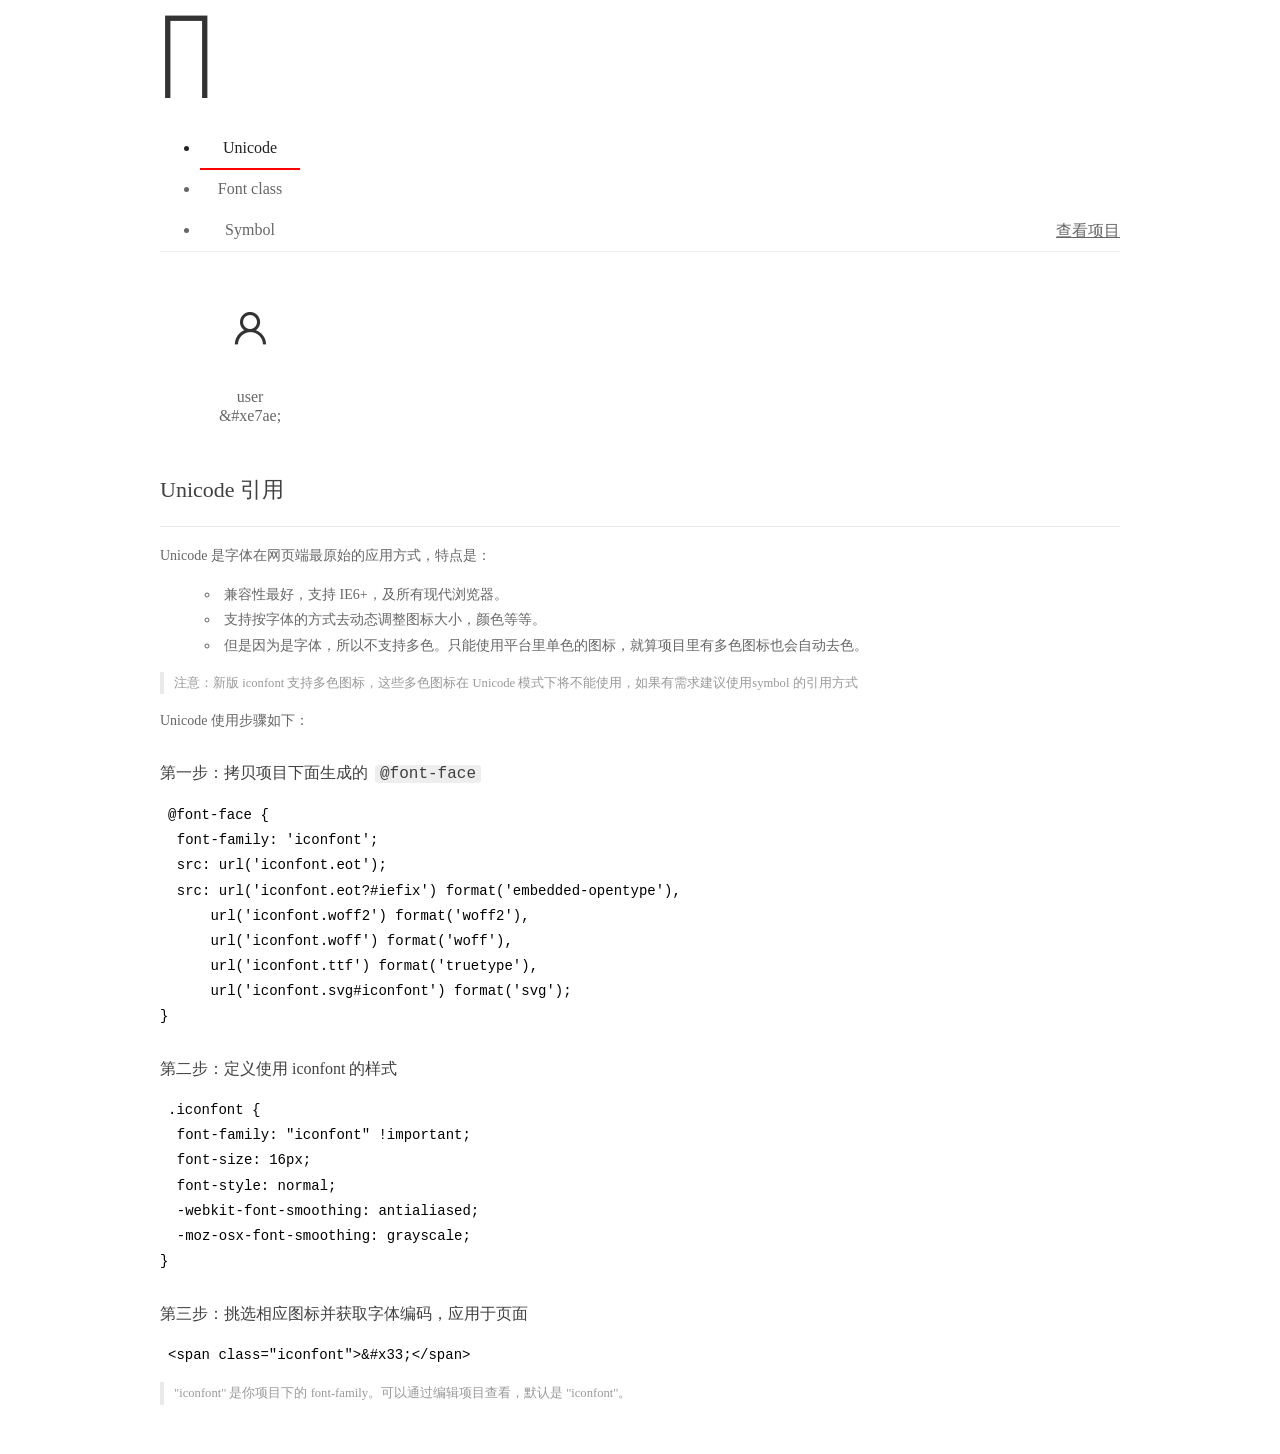
==== src/assets/myicon/demo_index.html @ 263b53a2 "v1.1" ====
<!DOCTYPE html>
<html>
<head>
  <meta charset="utf-8"/>
  <title>IconFont Demo</title>
  <link rel="shortcut icon" href="https://gtms04.alicdn.com/tps/i4/TB1_oz6GVXXXXaFXpXXJDFnIXXX-64-64.ico" type="image/x-icon"/>
  <link rel="stylesheet" href="https://g.alicdn.com/thx/cube/1.3.2/cube.min.css">
  <link rel="stylesheet" href="demo.css">
  <link rel="stylesheet" href="iconfont.css">
  <script src="iconfont.js"></script>
  <!-- jQuery -->
  <script src="https://a1.alicdn.com/oss/uploads/2018/12/26/7bfddb60-08e8-11e9-9b04-53e73bb6408b.js"></script>
  <!-- 代码高亮 -->
  <script src="https://a1.alicdn.com/oss/uploads/2018/12/26/a3f714d0-08e6-11e9-8a15-ebf944d7534c.js"></script>
</head>
<body>
  <div class="main">
    <h1 class="logo"><a href="https://www.iconfont.cn/" title="iconfont 首页" target="_blank">&#xe86b;</a></h1>
    <div class="nav-tabs">
      <ul id="tabs" class="dib-box">
        <li class="dib active"><span>Unicode</span></li>
        <li class="dib"><span>Font class</span></li>
        <li class="dib"><span>Symbol</span></li>
      </ul>
      
      <a href="https://www.iconfont.cn/manage/index?manage_type=myprojects&projectId=1271068" target="_blank" class="nav-more">查看项目</a>
      
    </div>
    <div class="tab-container">
      <div class="content unicode" style="display: block;">
          <ul class="icon_lists dib-box">
          
            <li class="dib">
              <span class="icon iconfont">&#xe7ae;</span>
                <div class="name">user</div>
                <div class="code-name">&amp;#xe7ae;</div>
              </li>
          
          </ul>
          <div class="article markdown">
          <h2 id="unicode-">Unicode 引用</h2>
          <hr>

          <p>Unicode 是字体在网页端最原始的应用方式，特点是：</p>
          <ul>
            <li>兼容性最好，支持 IE6+，及所有现代浏览器。</li>
            <li>支持按字体的方式去动态调整图标大小，颜色等等。</li>
            <li>但是因为是字体，所以不支持多色。只能使用平台里单色的图标，就算项目里有多色图标也会自动去色。</li>
          </ul>
          <blockquote>
            <p>注意：新版 iconfont 支持多色图标，这些多色图标在 Unicode 模式下将不能使用，如果有需求建议使用symbol 的引用方式</p>
          </blockquote>
          <p>Unicode 使用步骤如下：</p>
          <h3 id="-font-face">第一步：拷贝项目下面生成的 <code>@font-face</code></h3>
<pre><code class="language-css"
>@font-face {
  font-family: 'iconfont';
  src: url('iconfont.eot');
  src: url('iconfont.eot?#iefix') format('embedded-opentype'),
      url('iconfont.woff2') format('woff2'),
      url('iconfont.woff') format('woff'),
      url('iconfont.ttf') format('truetype'),
      url('iconfont.svg#iconfont') format('svg');
}
</code></pre>
          <h3 id="-iconfont-">第二步：定义使用 iconfont 的样式</h3>
<pre><code class="language-css"
>.iconfont {
  font-family: "iconfont" !important;
  font-size: 16px;
  font-style: normal;
  -webkit-font-smoothing: antialiased;
  -moz-osx-font-smoothing: grayscale;
}
</code></pre>
          <h3 id="-">第三步：挑选相应图标并获取字体编码，应用于页面</h3>
<pre>
<code class="language-html"
>&lt;span class="iconfont"&gt;&amp;#x33;&lt;/span&gt;
</code></pre>
          <blockquote>
            <p>"iconfont" 是你项目下的 font-family。可以通过编辑项目查看，默认是 "iconfont"。</p>
          </blockquote>
          </div>
      </div>
      <div class="content font-class">
        <ul class="icon_lists dib-box">
          
          <li class="dib">
            <span class="icon iconfont icon-user"></span>
            <div class="name">
              user
            </div>
            <div class="code-name">.icon-user
            </div>
          </li>
          
        </ul>
        <div class="article markdown">
        <h2 id="font-class-">font-class 引用</h2>
        <hr>

        <p>font-class 是 Unicode 使用方式的一种变种，主要是解决 Unicode 书写不直观，语意不明确的问题。</p>
        <p>与 Unicode 使用方式相比，具有如下特点：</p>
        <ul>
          <li>兼容性良好，支持 IE8+，及所有现代浏览器。</li>
          <li>相比于 Unicode 语意明确，书写更直观。可以很容易分辨这个 icon 是什么。</li>
          <li>因为使用 class 来定义图标，所以当要替换图标时，只需要修改 class 里面的 Unicode 引用。</li>
          <li>不过因为本质上还是使用的字体，所以多色图标还是不支持的。</li>
        </ul>
        <p>使用步骤如下：</p>
        <h3 id="-fontclass-">第一步：引入项目下面生成的 fontclass 代码：</h3>
<pre><code class="language-html">&lt;link rel="stylesheet" href="./iconfont.css"&gt;
</code></pre>
        <h3 id="-">第二步：挑选相应图标并获取类名，应用于页面：</h3>
<pre><code class="language-html">&lt;span class="iconfont icon-xxx"&gt;&lt;/span&gt;
</code></pre>
        <blockquote>
          <p>"
            iconfont" 是你项目下的 font-family。可以通过编辑项目查看，默认是 "iconfont"。</p>
        </blockquote>
      </div>
      </div>
      <div class="content symbol">
          <ul class="icon_lists dib-box">
          
            <li class="dib">
                <svg class="icon svg-icon" aria-hidden="true">
                  <use xlink:href="#icon-user"></use>
                </svg>
                <div class="name">user</div>
                <div class="code-name">#icon-user</div>
            </li>
          
          </ul>
          <div class="article markdown">
          <h2 id="symbol-">Symbol 引用</h2>
          <hr>

          <p>这是一种全新的使用方式，应该说这才是未来的主流，也是平台目前推荐的用法。相关介绍可以参考这篇<a href="">文章</a>
            这种用法其实是做了一个 SVG 的集合，与另外两种相比具有如下特点：</p>
          <ul>
            <li>支持多色图标了，不再受单色限制。</li>
            <li>通过一些技巧，支持像字体那样，通过 <code>font-size</code>, <code>color</code> 来调整样式。</li>
            <li>兼容性较差，支持 IE9+，及现代浏览器。</li>
            <li>浏览器渲染 SVG 的性能一般，还不如 png。</li>
          </ul>
          <p>使用步骤如下：</p>
          <h3 id="-symbol-">第一步：引入项目下面生成的 symbol 代码：</h3>
<pre><code class="language-html">&lt;script src="./iconfont.js"&gt;&lt;/script&gt;
</code></pre>
          <h3 id="-css-">第二步：加入通用 CSS 代码（引入一次就行）：</h3>
<pre><code class="language-html">&lt;style&gt;
.icon {
  width: 1em;
  height: 1em;
  vertical-align: -0.15em;
  fill: currentColor;
  overflow: hidden;
}
&lt;/style&gt;
</code></pre>
          <h3 id="-">第三步：挑选相应图标并获取类名，应用于页面：</h3>
<pre><code class="language-html">&lt;svg class="icon" aria-hidden="true"&gt;
  &lt;use xlink:href="#icon-xxx"&gt;&lt;/use&gt;
&lt;/svg&gt;
</code></pre>
          </div>
      </div>

    </div>
  </div>
  <script>
  $(document).ready(function () {
      $('.tab-container .content:first').show()

      $('#tabs li').click(function (e) {
        var tabContent = $('.tab-container .content')
        var index = $(this).index()

        if ($(this).hasClass('active')) {
          return
        } else {
          $('#tabs li').removeClass('active')
          $(this).addClass('active')

          tabContent.hide().eq(index).fadeIn()
        }
      })
    })
  </script>
</body>
</html>
---- src/assets/myicon/demo.css ----
/* Logo 字体 */
@font-face {
  font-family: "iconfont logo";
  src: url('https://at.alicdn.com/t/font_985780_km7mi63cihi.eot?t=1545807318834');
  src: url('https://at.alicdn.com/t/font_985780_km7mi63cihi.eot?t=1545807318834#iefix') format('embedded-opentype'),
    url('https://at.alicdn.com/t/font_985780_km7mi63cihi.woff?t=1545807318834') format('woff'),
    url('https://at.alicdn.com/t/font_985780_km7mi63cihi.ttf?t=1545807318834') format('truetype'),
    url('https://at.alicdn.com/t/font_985780_km7mi63cihi.svg?t=1545807318834#iconfont') format('svg');
}

.logo {
  font-family: "iconfont logo";
  font-size: 160px;
  font-style: normal;
  -webkit-font-smoothing: antialiased;
  -moz-osx-font-smoothing: grayscale;
}

/* tabs */
.nav-tabs {
  position: relative;
}

.nav-tabs .nav-more {
  position: absolute;
  right: 0;
  bottom: 0;
  height: 42px;
  line-height: 42px;
  color: #666;
}

#tabs {
  border-bottom: 1px solid #eee;
}

#tabs li {
  cursor: pointer;
  width: 100px;
  height: 40px;
  line-height: 40px;
  text-align: center;
  font-size: 16px;
  border-bottom: 2px solid transparent;
  position: relative;
  z-index: 1;
  margin-bottom: -1px;
  color: #666;
}


#tabs .active {
  border-bottom-color: #f00;
  color: #222;
}

.tab-container .content {
  display: none;
}

/* 页面布局 */
.main {
  padding: 30px 100px;
  width: 960px;
  margin: 0 auto;
}

.main .logo {
  color: #333;
  text-align: left;
  margin-bottom: 30px;
  line-height: 1;
  height: 110px;
  margin-top: -50px;
  overflow: hidden;
  *zoom: 1;
}

.main .logo a {
  font-size: 160px;
  color: #333;
}

.helps {
  margin-top: 40px;
}

.helps pre {
  padding: 20px;
  margin: 10px 0;
  border: solid 1px #e7e1cd;
  background-color: #fffdef;
  overflow: auto;
}

.icon_lists {
  width: 100% !important;
  overflow: hidden;
  *zoom: 1;
}

.icon_lists li {
  width: 100px;
  margin-bottom: 10px;
  margin-right: 20px;
  text-align: center;
  list-style: none !important;
  cursor: default;
}

.icon_lists li .code-name {
  line-height: 1.2;
}

.icon_lists .icon {
  display: block;
  height: 100px;
  line-height: 100px;
  font-size: 42px;
  margin: 10px auto;
  color: #333;
  -webkit-transition: font-size 0.25s linear, width 0.25s linear;
  -moz-transition: font-size 0.25s linear, width 0.25s linear;
  transition: font-size 0.25s linear, width 0.25s linear;
}

.icon_lists .icon:hover {
  font-size: 100px;
}

.icon_lists .svg-icon {
  /* 通过设置 font-size 来改变图标大小 */
  width: 1em;
  /* 图标和文字相邻时，垂直对齐 */
  vertical-align: -0.15em;
  /* 通过设置 color 来改变 SVG 的颜色/fill */
  fill: currentColor;
  /* path 和 stroke 溢出 viewBox 部分在 IE 下会显示
      normalize.css 中也包含这行 */
  overflow: hidden;
}

.icon_lists li .name,
.icon_lists li .code-name {
  color: #666;
}

/* markdown 样式 */
.markdown {
  color: #666;
  font-size: 14px;
  line-height: 1.8;
}

.highlight {
  line-height: 1.5;
}

.markdown img {
  vertical-align: middle;
  max-width: 100%;
}

.markdown h1 {
  color: #404040;
  font-weight: 500;
  line-height: 40px;
  margin-bottom: 24px;
}

.markdown h2,
.markdown h3,
.markdown h4,
.markdown h5,
.markdown h6 {
  color: #404040;
  margin: 1.6em 0 0.6em 0;
  font-weight: 500;
  clear: both;
}

.markdown h1 {
  font-size: 28px;
}

.markdown h2 {
  font-size: 22px;
}

.markdown h3 {
  font-size: 16px;
}

.markdown h4 {
  font-size: 14px;
}

.markdown h5 {
  font-size: 12px;
}

.markdown h6 {
  font-size: 12px;
}

.markdown hr {
  height: 1px;
  border: 0;
  background: #e9e9e9;
  margin: 16px 0;
  clear: both;
}

.markdown p {
  margin: 1em 0;
}

.markdown>p,
.markdown>blockquote,
.markdown>.highlight,
.markdown>ol,
.markdown>ul {
  width: 80%;
}

.markdown ul>li {
  list-style: circle;
}

.markdown>ul li,
.markdown blockquote ul>li {
  margin-left: 20px;
  padding-left: 4px;
}

.markdown>ul li p,
.markdown>ol li p {
  margin: 0.6em 0;
}

.markdown ol>li {
  list-style: decimal;
}

.markdown>ol li,
.markdown blockquote ol>li {
  margin-left: 20px;
  padding-left: 4px;
}

.markdown code {
  margin: 0 3px;
  padding: 0 5px;
  background: #eee;
  border-radius: 3px;
}

.markdown strong,
.markdown b {
  font-weight: 600;
}

.markdown>table {
  border-collapse: collapse;
  border-spacing: 0px;
  empty-cells: show;
  border: 1px solid #e9e9e9;
  width: 95%;
  margin-bottom: 24px;
}

.markdown>table th {
  white-space: nowrap;
  color: #333;
  font-weight: 600;
}

.markdown>table th,
.markdown>table td {
  border: 1px solid #e9e9e9;
  padding: 8px 16px;
  text-align: left;
}

.markdown>table th {
  background: #F7F7F7;
}

.markdown blockquote {
  font-size: 90%;
  color: #999;
  border-left: 4px solid #e9e9e9;
  padding-left: 0.8em;
  margin: 1em 0;
}

.markdown blockquote p {
  margin: 0;
}

.markdown .anchor {
  opacity: 0;
  transition: opacity 0.3s ease;
  margin-left: 8px;
}

.markdown .waiting {
  color: #ccc;
}

.markdown h1:hover .anchor,
.markdown h2:hover .anchor,
.markdown h3:hover .anchor,
.markdown h4:hover .anchor,
.markdown h5:hover .anchor,
.markdown h6:hover .anchor {
  opacity: 1;
  display: inline-block;
}

.markdown>br,
.markdown>p>br {
  clear: both;
}


.hljs {
  display: block;
  background: white;
  padding: 0.5em;
  color: #333333;
  overflow-x: auto;
}

.hljs-comment,
.hljs-meta {
  color: #969896;
}

.hljs-string,
.hljs-variable,
.hljs-template-variable,
.hljs-strong,
.hljs-emphasis,
.hljs-quote {
  color: #df5000;
}

.hljs-keyword,
.hljs-selector-tag,
.hljs-type {
  color: #a71d5d;
}

.hljs-literal,
.hljs-symbol,
.hljs-bullet,
.hljs-attribute {
  color: #0086b3;
}

.hljs-section,
.hljs-name {
  color: #63a35c;
}

.hljs-tag {
  color: #333333;
}

.hljs-title,
.hljs-attr,
.hljs-selector-id,
.hljs-selector-class,
.hljs-selector-attr,
.hljs-selector-pseudo {
  color: #795da3;
}

.hljs-addition {
  color: #55a532;
  background-color: #eaffea;
}

.hljs-deletion {
  color: #bd2c00;
  background-color: #ffecec;
}

.hljs-link {
  text-decoration: underline;
}

/* 代码高亮 */
/* PrismJS 1.15.0
https://prismjs.com/download.html#themes=prism&languages=markup+css+clike+javascript */
/**
 * prism.js default theme for JavaScript, CSS and HTML
 * Based on dabblet (http://dabblet.com)
 * @author Lea Verou
 */
code[class*="language-"],
pre[class*="language-"] {
  color: black;
  background: none;
  text-shadow: 0 1px white;
  font-family: Consolas, Monaco, 'Andale Mono', 'Ubuntu Mono', monospace;
  text-align: left;
  white-space: pre;
  word-spacing: normal;
  word-break: normal;
  word-wrap: normal;
  line-height: 1.5;

  -moz-tab-size: 4;
  -o-tab-size: 4;
  tab-size: 4;

  -webkit-hyphens: none;
  -moz-hyphens: none;
  -ms-hyphens: none;
  hyphens: none;
}

pre[class*="language-"]::-moz-selection,
pre[class*="language-"] ::-moz-selection,
code[class*="language-"]::-moz-selection,
code[class*="language-"] ::-moz-selection {
  text-shadow: none;
  background: #b3d4fc;
}

pre[class*="language-"]::selection,
pre[class*="language-"] ::selection,
code[class*="language-"]::selection,
code[class*="language-"] ::selection {
  text-shadow: none;
  background: #b3d4fc;
}

@media print {

  code[class*="language-"],
  pre[class*="language-"] {
    text-shadow: none;
  }
}

/* Code blocks */
pre[class*="language-"] {
  padding: 1em;
  margin: .5em 0;
  overflow: auto;
}

:not(pre)>code[class*="language-"],
pre[class*="language-"] {
  background: #f5f2f0;
}

/* Inline code */
:not(pre)>code[class*="language-"] {
  padding: .1em;
  border-radius: .3em;
  white-space: normal;
}

.token.comment,
.token.prolog,
.token.doctype,
.token.cdata {
  color: slategray;
}

.token.punctuation {
  color: #999;
}

.namespace {
  opacity: .7;
}

.token.property,
.token.tag,
.token.boolean,
.token.number,
.token.constant,
.token.symbol,
.token.deleted {
  color: #905;
}

.token.selector,
.token.attr-name,
.token.string,
.token.char,
.token.builtin,
.token.inserted {
  color: #690;
}

.token.operator,
.token.entity,
.token.url,
.language-css .token.string,
.style .token.string {
  color: #9a6e3a;
  background: hsla(0, 0%, 100%, .5);
}

.token.atrule,
.token.attr-value,
.token.keyword {
  color: #07a;
}

.token.function,
.token.class-name {
  color: #DD4A68;
}

.token.regex,
.token.important,
.token.variable {
  color: #e90;
}

.token.important,
.token.bold {
  font-weight: bold;
}

.token.italic {
  font-style: italic;
}

.token.entity {
  cursor: help;
}
---- src/assets/myicon/iconfont.css ----
@font-face {font-family: "iconfont";
  src: url('iconfont.eot?t=1562029929661'); /* IE9 */
  src: url('iconfont.eot?t=1562029929661#iefix') format('embedded-opentype'), /* IE6-IE8 */
  url('[data-uri]') format('woff2'),
  url('iconfont.woff?t=1562029929661') format('woff'),
  url('iconfont.ttf?t=1562029929661') format('truetype'), /* chrome, firefox, opera, Safari, Android, iOS 4.2+ */
  url('iconfont.svg?t=1562029929661#iconfont') format('svg'); /* iOS 4.1- */
}

.iconfont {
  font-family: "iconfont" !important;
  font-size: 16px;
  font-style: normal;
  -webkit-font-smoothing: antialiased;
  -moz-osx-font-smoothing: grayscale;
}

.icon-user:before {
  content: "\e7ae";
}
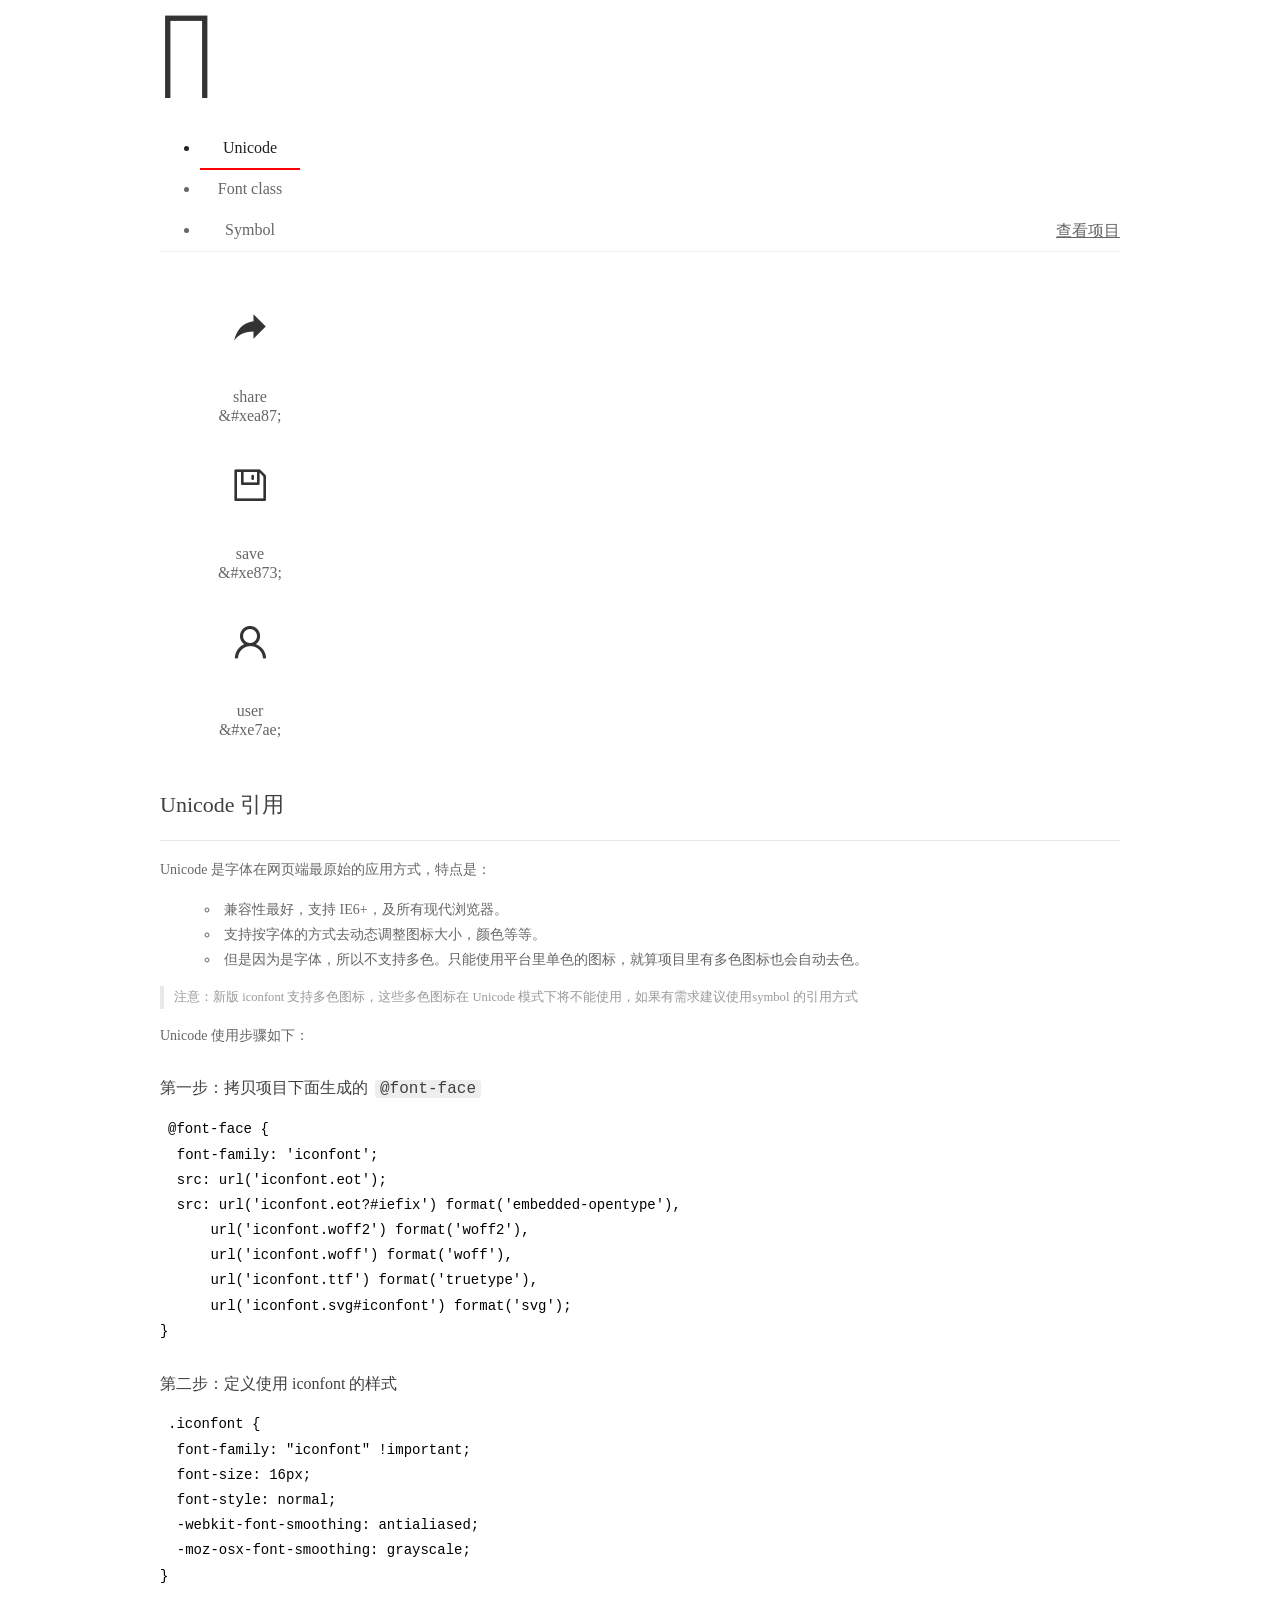
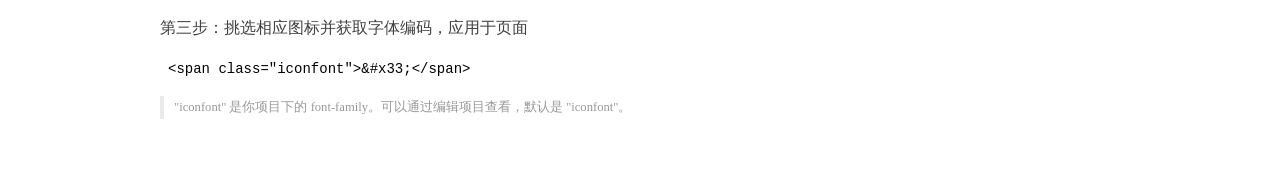
==== commit ed568882: "v1.4 解决时间格式问题 通讯改为长轮询" ====
--- a/src/assets/myicon/demo_index.html
+++ b/src/assets/myicon/demo_index.html
@@ -31,6 +31,18 @@
           <ul class="icon_lists dib-box">
           
             <li class="dib">
+              <span class="icon iconfont">&#xea87;</span>
+                <div class="name">share</div>
+                <div class="code-name">&amp;#xea87;</div>
+              </li>
+          
+            <li class="dib">
+              <span class="icon iconfont">&#xe873;</span>
+                <div class="name">save</div>
+                <div class="code-name">&amp;#xe873;</div>
+              </li>
+          
+            <li class="dib">
               <span class="icon iconfont">&#xe7ae;</span>
                 <div class="name">user</div>
                 <div class="code-name">&amp;#xe7ae;</div>
@@ -87,6 +99,24 @@
         <ul class="icon_lists dib-box">
           
           <li class="dib">
+            <span class="icon iconfont icon-share"></span>
+            <div class="name">
+              share
+            </div>
+            <div class="code-name">.icon-share
+            </div>
+          </li>
+          
+          <li class="dib">
+            <span class="icon iconfont icon-save"></span>
+            <div class="name">
+              save
+            </div>
+            <div class="code-name">.icon-save
+            </div>
+          </li>
+          
+          <li class="dib">
             <span class="icon iconfont icon-user"></span>
             <div class="name">
               user
@@ -126,6 +156,22 @@
           
             <li class="dib">
                 <svg class="icon svg-icon" aria-hidden="true">
+                  <use xlink:href="#icon-share"></use>
+                </svg>
+                <div class="name">share</div>
+                <div class="code-name">#icon-share</div>
+            </li>
+          
+            <li class="dib">
+                <svg class="icon svg-icon" aria-hidden="true">
+                  <use xlink:href="#icon-save"></use>
+                </svg>
+                <div class="name">save</div>
+                <div class="code-name">#icon-save</div>
+            </li>
+          
+            <li class="dib">
+                <svg class="icon svg-icon" aria-hidden="true">
                   <use xlink:href="#icon-user"></use>
                 </svg>
                 <div class="name">user</div>
--- a/src/assets/myicon/iconfont.css
+++ b/src/assets/myicon/iconfont.css
@@ -1,10 +1,10 @@
 @font-face {font-family: "iconfont";
-  src: url('iconfont.eot?t=1562029929661'); /* IE9 */
-  src: url('iconfont.eot?t=1562029929661#iefix') format('embedded-opentype'), /* IE6-IE8 */
-  url('[data-uri]') format('woff2'),
-  url('iconfont.woff?t=1562029929661') format('woff'),
-  url('iconfont.ttf?t=1562029929661') format('truetype'), /* chrome, firefox, opera, Safari, Android, iOS 4.2+ */
-  url('iconfont.svg?t=1562029929661#iconfont') format('svg'); /* iOS 4.1- */
+  src: url('iconfont.eot?t=1562210174342'); /* IE9 */
+  src: url('iconfont.eot?t=1562210174342#iefix') format('embedded-opentype'), /* IE6-IE8 */
+  url('[data-uri]') format('woff2'),
+  url('iconfont.woff?t=1562210174342') format('woff'),
+  url('iconfont.ttf?t=1562210174342') format('truetype'), /* chrome, firefox, opera, Safari, Android, iOS 4.2+ */
+  url('iconfont.svg?t=1562210174342#iconfont') format('svg'); /* iOS 4.1- */
 }
 
 .iconfont {
@@ -15,6 +15,14 @@
   -moz-osx-font-smoothing: grayscale;
 }
 
+.icon-share:before {
+  content: "\ea87";
+}
+
+.icon-save:before {
+  content: "\e873";
+}
+
 .icon-user:before {
   content: "\e7ae";
 }
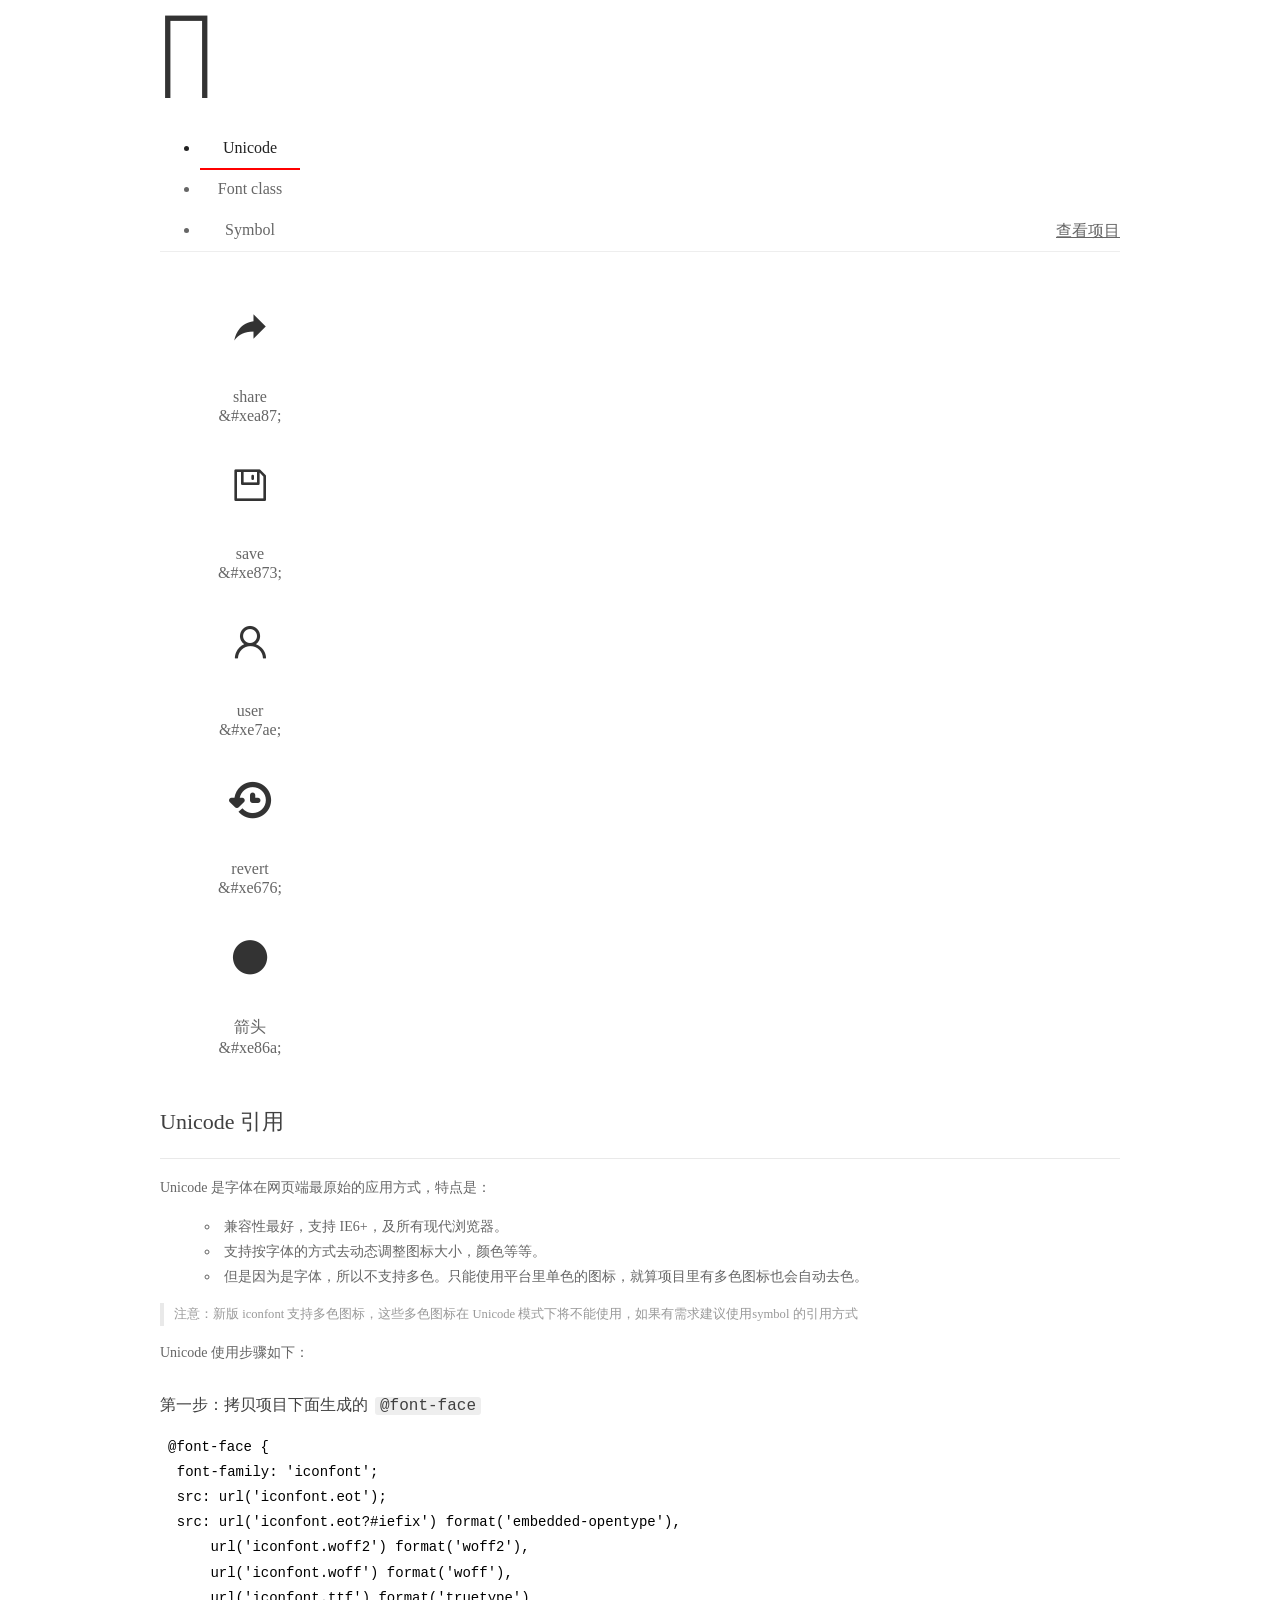
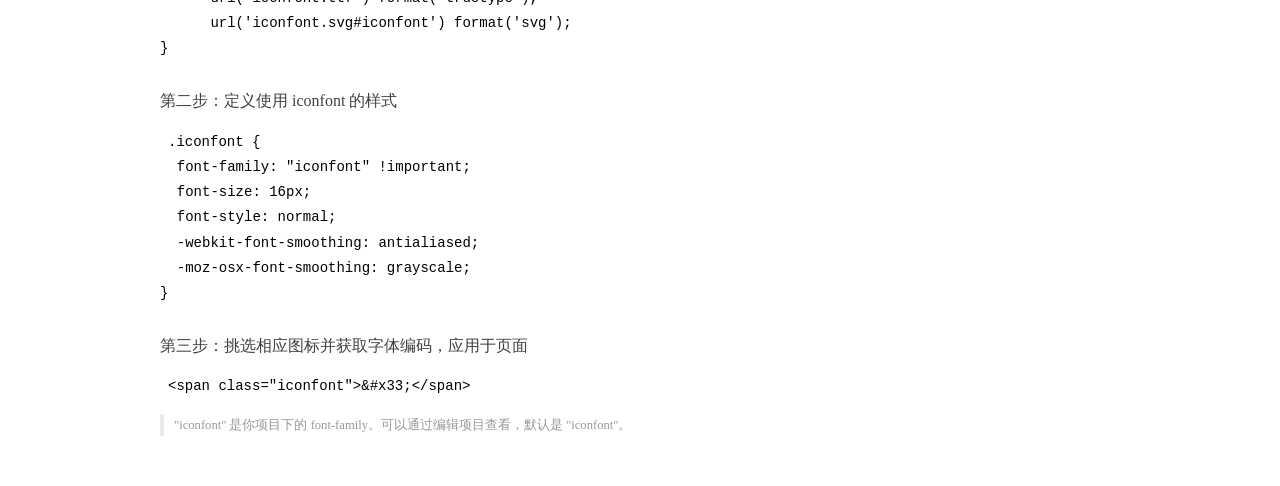
==== commit 9d2153bb: "v1.4 建立了历史记录侧边栏的雏形" ====
--- a/src/assets/myicon/demo_index.html
+++ b/src/assets/myicon/demo_index.html
@@ -48,6 +48,18 @@
                 <div class="code-name">&amp;#xe7ae;</div>
               </li>
           
+            <li class="dib">
+              <span class="icon iconfont">&#xe676;</span>
+                <div class="name">revert</div>
+                <div class="code-name">&amp;#xe676;</div>
+              </li>
+          
+            <li class="dib">
+              <span class="icon iconfont">&#xe86a;</span>
+                <div class="name">箭头</div>
+                <div class="code-name">&amp;#xe86a;</div>
+              </li>
+          
           </ul>
           <div class="article markdown">
           <h2 id="unicode-">Unicode 引用</h2>
@@ -125,6 +137,24 @@
             </div>
           </li>
           
+          <li class="dib">
+            <span class="icon iconfont icon-revert"></span>
+            <div class="name">
+              revert
+            </div>
+            <div class="code-name">.icon-revert
+            </div>
+          </li>
+          
+          <li class="dib">
+            <span class="icon iconfont icon-jiantou"></span>
+            <div class="name">
+              箭头
+            </div>
+            <div class="code-name">.icon-jiantou
+            </div>
+          </li>
+          
         </ul>
         <div class="article markdown">
         <h2 id="font-class-">font-class 引用</h2>
@@ -178,6 +208,22 @@
                 <div class="code-name">#icon-user</div>
             </li>
           
+            <li class="dib">
+                <svg class="icon svg-icon" aria-hidden="true">
+                  <use xlink:href="#icon-revert"></use>
+                </svg>
+                <div class="name">revert</div>
+                <div class="code-name">#icon-revert</div>
+            </li>
+          
+            <li class="dib">
+                <svg class="icon svg-icon" aria-hidden="true">
+                  <use xlink:href="#icon-jiantou"></use>
+                </svg>
+                <div class="name">箭头</div>
+                <div class="code-name">#icon-jiantou</div>
+            </li>
+          
           </ul>
           <div class="article markdown">
           <h2 id="symbol-">Symbol 引用</h2>
--- a/src/assets/myicon/iconfont.css
+++ b/src/assets/myicon/iconfont.css
@@ -1,10 +1,10 @@
 @font-face {font-family: "iconfont";
-  src: url('iconfont.eot?t=1562210174342'); /* IE9 */
-  src: url('iconfont.eot?t=1562210174342#iefix') format('embedded-opentype'), /* IE6-IE8 */
-  url('[data-uri]') format('woff2'),
-  url('iconfont.woff?t=1562210174342') format('woff'),
-  url('iconfont.ttf?t=1562210174342') format('truetype'), /* chrome, firefox, opera, Safari, Android, iOS 4.2+ */
-  url('iconfont.svg?t=1562210174342#iconfont') format('svg'); /* iOS 4.1- */
+  src: url('iconfont.eot?t=1562298226911'); /* IE9 */
+  src: url('iconfont.eot?t=1562298226911#iefix') format('embedded-opentype'), /* IE6-IE8 */
+  url('[data-uri]') format('woff2'),
+  url('iconfont.woff?t=1562298226911') format('woff'),
+  url('iconfont.ttf?t=1562298226911') format('truetype'), /* chrome, firefox, opera, Safari, Android, iOS 4.2+ */
+  url('iconfont.svg?t=1562298226911#iconfont') format('svg'); /* iOS 4.1- */
 }
 
 .iconfont {
@@ -27,3 +27,11 @@
   content: "\e7ae";
 }
 
+.icon-revert:before {
+  content: "\e676";
+}
+
+.icon-jiantou:before {
+  content: "\e86a";
+}
+
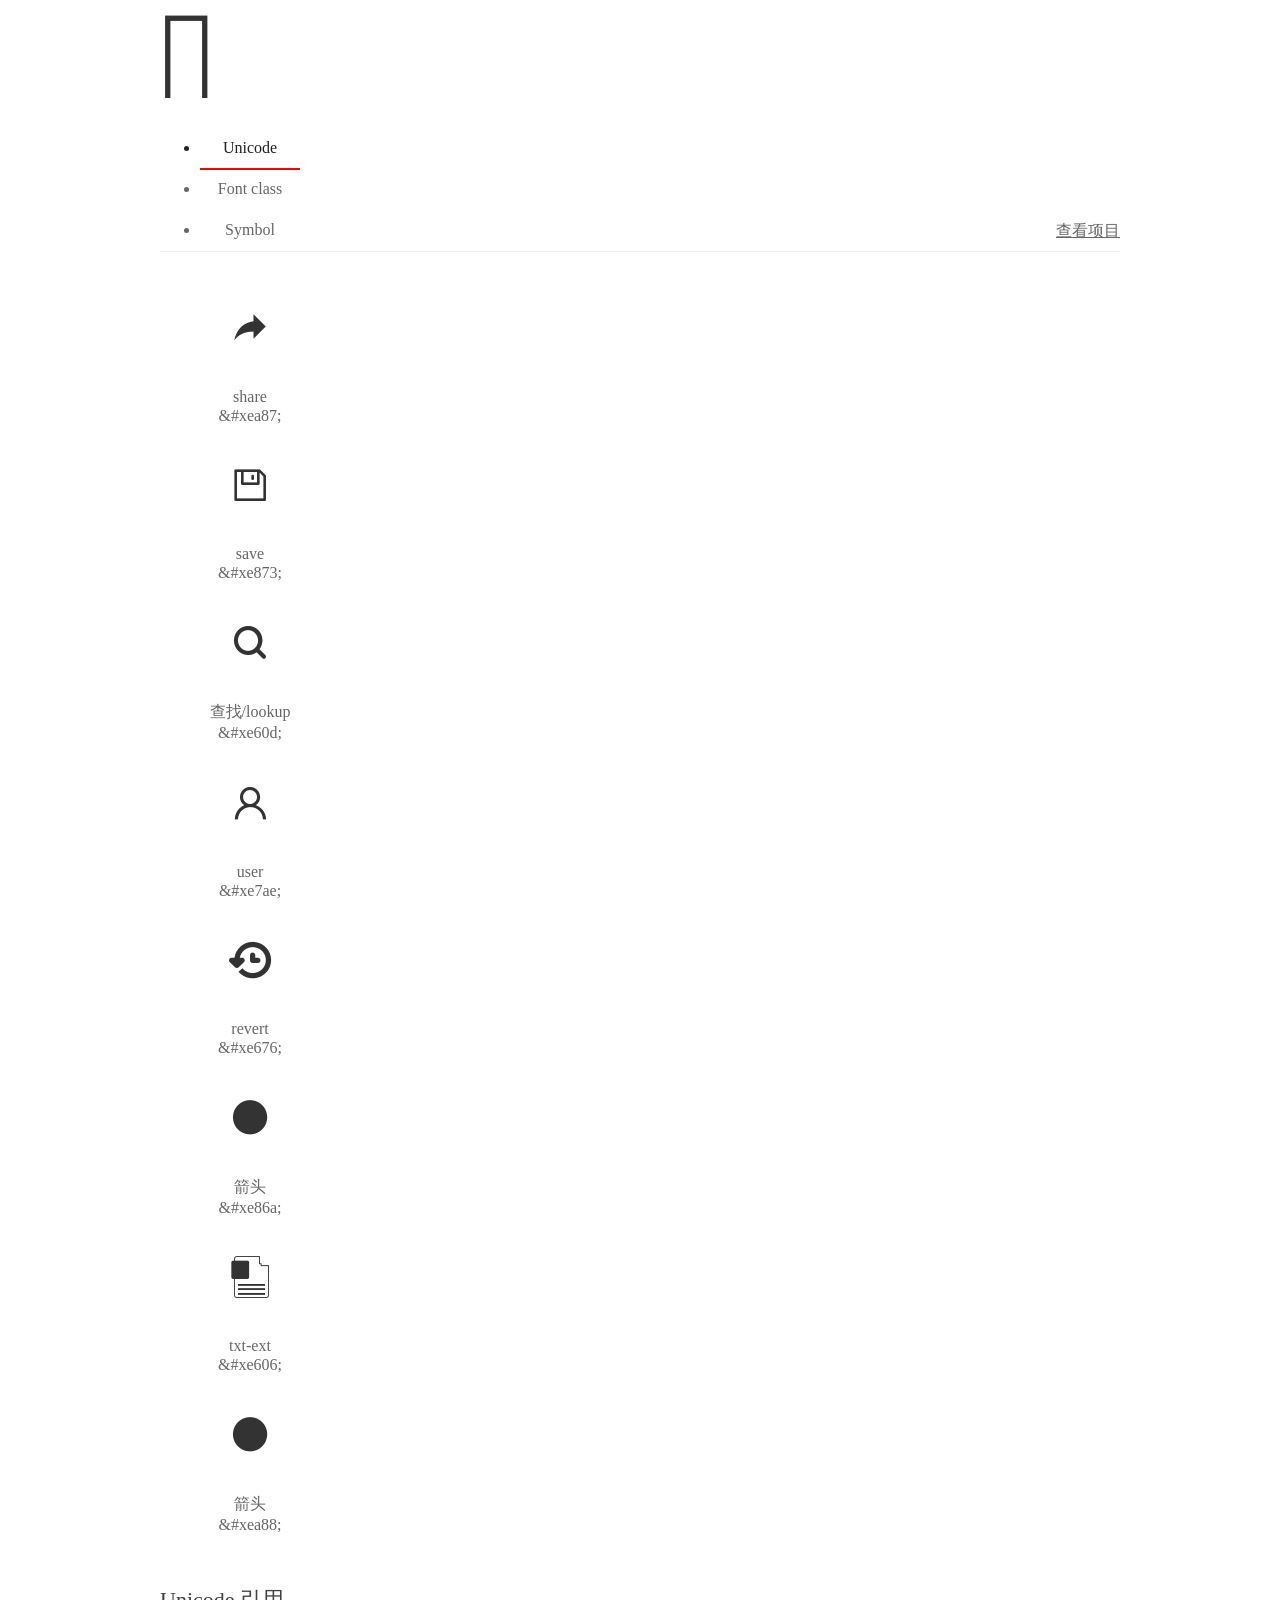
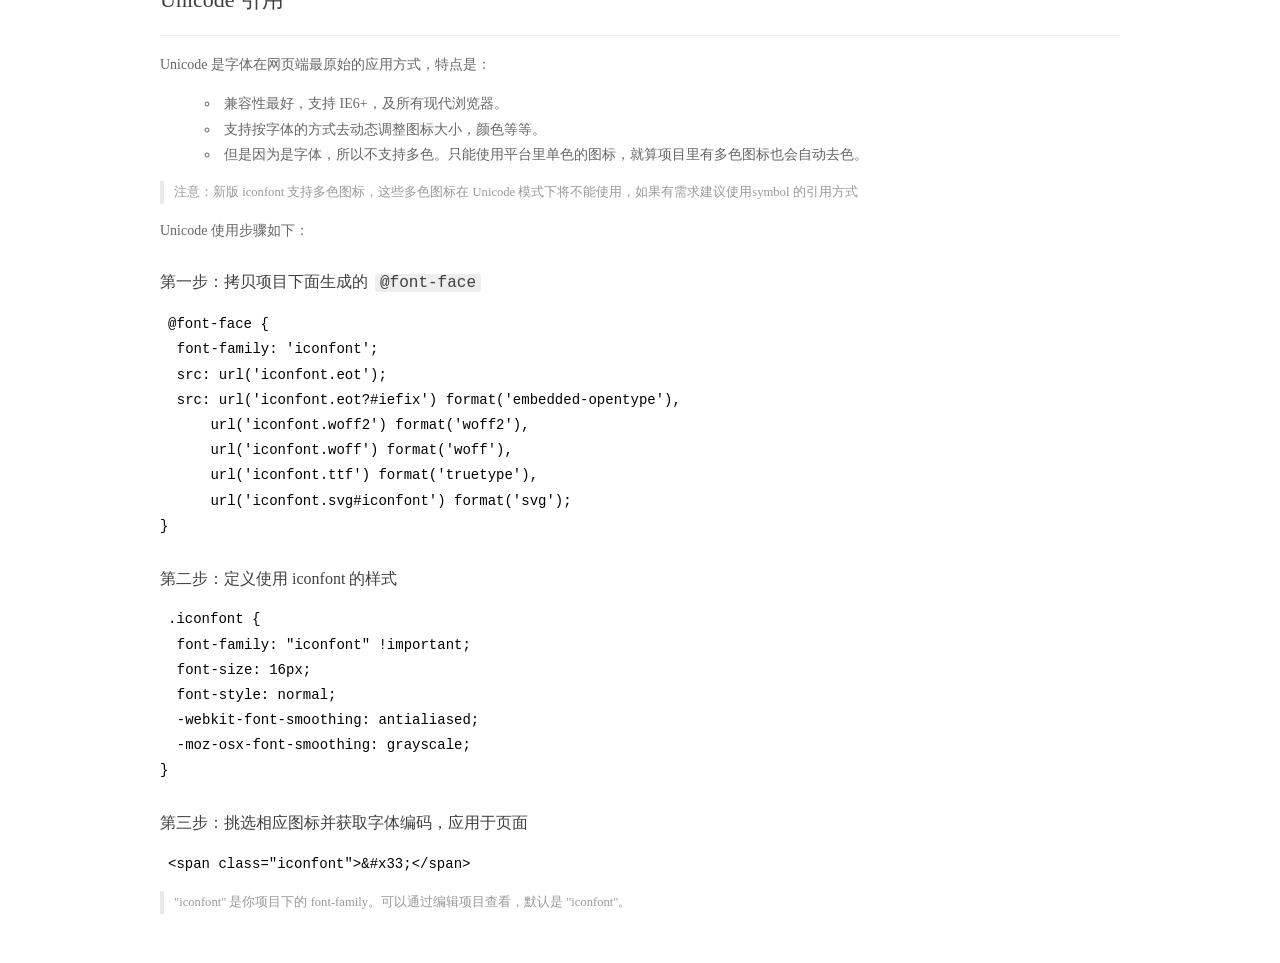
==== commit 6c16fbfe: "add document-history function" ====
--- a/src/assets/myicon/demo_index.html
+++ b/src/assets/myicon/demo_index.html
@@ -43,6 +43,12 @@
               </li>
           
             <li class="dib">
+              <span class="icon iconfont">&#xe60d;</span>
+                <div class="name">查找/lookup</div>
+                <div class="code-name">&amp;#xe60d;</div>
+              </li>
+          
+            <li class="dib">
               <span class="icon iconfont">&#xe7ae;</span>
                 <div class="name">user</div>
                 <div class="code-name">&amp;#xe7ae;</div>
@@ -58,6 +64,18 @@
               <span class="icon iconfont">&#xe86a;</span>
                 <div class="name">箭头</div>
                 <div class="code-name">&amp;#xe86a;</div>
+              </li>
+          
+            <li class="dib">
+              <span class="icon iconfont">&#xe606;</span>
+                <div class="name">txt-ext</div>
+                <div class="code-name">&amp;#xe606;</div>
+              </li>
+          
+            <li class="dib">
+              <span class="icon iconfont">&#xea88;</span>
+                <div class="name">箭头</div>
+                <div class="code-name">&amp;#xea88;</div>
               </li>
           
           </ul>
@@ -129,6 +147,15 @@
           </li>
           
           <li class="dib">
+            <span class="icon iconfont icon-lookup"></span>
+            <div class="name">
+              查找/lookup
+            </div>
+            <div class="code-name">.icon-lookup
+            </div>
+          </li>
+          
+          <li class="dib">
             <span class="icon iconfont icon-user"></span>
             <div class="name">
               user
@@ -147,11 +174,29 @@
           </li>
           
           <li class="dib">
-            <span class="icon iconfont icon-jiantou"></span>
+            <span class="icon iconfont icon-arrow-right"></span>
             <div class="name">
               箭头
             </div>
-            <div class="code-name">.icon-jiantou
+            <div class="code-name">.icon-arrow-right
+            </div>
+          </li>
+          
+          <li class="dib">
+            <span class="icon iconfont icon-txt-ext"></span>
+            <div class="name">
+              txt-ext
+            </div>
+            <div class="code-name">.icon-txt-ext
+            </div>
+          </li>
+          
+          <li class="dib">
+            <span class="icon iconfont icon-arrow-left"></span>
+            <div class="name">
+              箭头
+            </div>
+            <div class="code-name">.icon-arrow-left
             </div>
           </li>
           
@@ -202,6 +247,14 @@
           
             <li class="dib">
                 <svg class="icon svg-icon" aria-hidden="true">
+                  <use xlink:href="#icon-lookup"></use>
+                </svg>
+                <div class="name">查找/lookup</div>
+                <div class="code-name">#icon-lookup</div>
+            </li>
+          
+            <li class="dib">
+                <svg class="icon svg-icon" aria-hidden="true">
                   <use xlink:href="#icon-user"></use>
                 </svg>
                 <div class="name">user</div>
@@ -218,10 +271,26 @@
           
             <li class="dib">
                 <svg class="icon svg-icon" aria-hidden="true">
-                  <use xlink:href="#icon-jiantou"></use>
+                  <use xlink:href="#icon-arrow-right"></use>
                 </svg>
                 <div class="name">箭头</div>
-                <div class="code-name">#icon-jiantou</div>
+                <div class="code-name">#icon-arrow-right</div>
+            </li>
+          
+            <li class="dib">
+                <svg class="icon svg-icon" aria-hidden="true">
+                  <use xlink:href="#icon-txt-ext"></use>
+                </svg>
+                <div class="name">txt-ext</div>
+                <div class="code-name">#icon-txt-ext</div>
+            </li>
+          
+            <li class="dib">
+                <svg class="icon svg-icon" aria-hidden="true">
+                  <use xlink:href="#icon-arrow-left"></use>
+                </svg>
+                <div class="name">箭头</div>
+                <div class="code-name">#icon-arrow-left</div>
             </li>
           
           </ul>
--- a/src/assets/myicon/iconfont.css
+++ b/src/assets/myicon/iconfont.css
@@ -1,10 +1,10 @@
 @font-face {font-family: "iconfont";
-  src: url('iconfont.eot?t=1562298226911'); /* IE9 */
-  src: url('iconfont.eot?t=1562298226911#iefix') format('embedded-opentype'), /* IE6-IE8 */
-  url('[data-uri]') format('woff2'),
-  url('iconfont.woff?t=1562298226911') format('woff'),
-  url('iconfont.ttf?t=1562298226911') format('truetype'), /* chrome, firefox, opera, Safari, Android, iOS 4.2+ */
-  url('iconfont.svg?t=1562298226911#iconfont') format('svg'); /* iOS 4.1- */
+  src: url('iconfont.eot?t=1562400249905'); /* IE9 */
+  src: url('iconfont.eot?t=1562400249905#iefix') format('embedded-opentype'), /* IE6-IE8 */
+  url('[data-uri]') format('woff2'),
+  url('iconfont.woff?t=1562400249905') format('woff'),
+  url('iconfont.ttf?t=1562400249905') format('truetype'), /* chrome, firefox, opera, Safari, Android, iOS 4.2+ */
+  url('iconfont.svg?t=1562400249905#iconfont') format('svg'); /* iOS 4.1- */
 }
 
 .iconfont {
@@ -23,6 +23,10 @@
   content: "\e873";
 }
 
+.icon-lookup:before {
+  content: "\e60d";
+}
+
 .icon-user:before {
   content: "\e7ae";
 }
@@ -31,7 +35,15 @@
   content: "\e676";
 }
 
-.icon-jiantou:before {
+.icon-arrow-right:before {
   content: "\e86a";
 }
 
+.icon-txt-ext:before {
+  content: "\e606";
+}
+
+.icon-arrow-left:before {
+  content: "\ea88";
+}
+
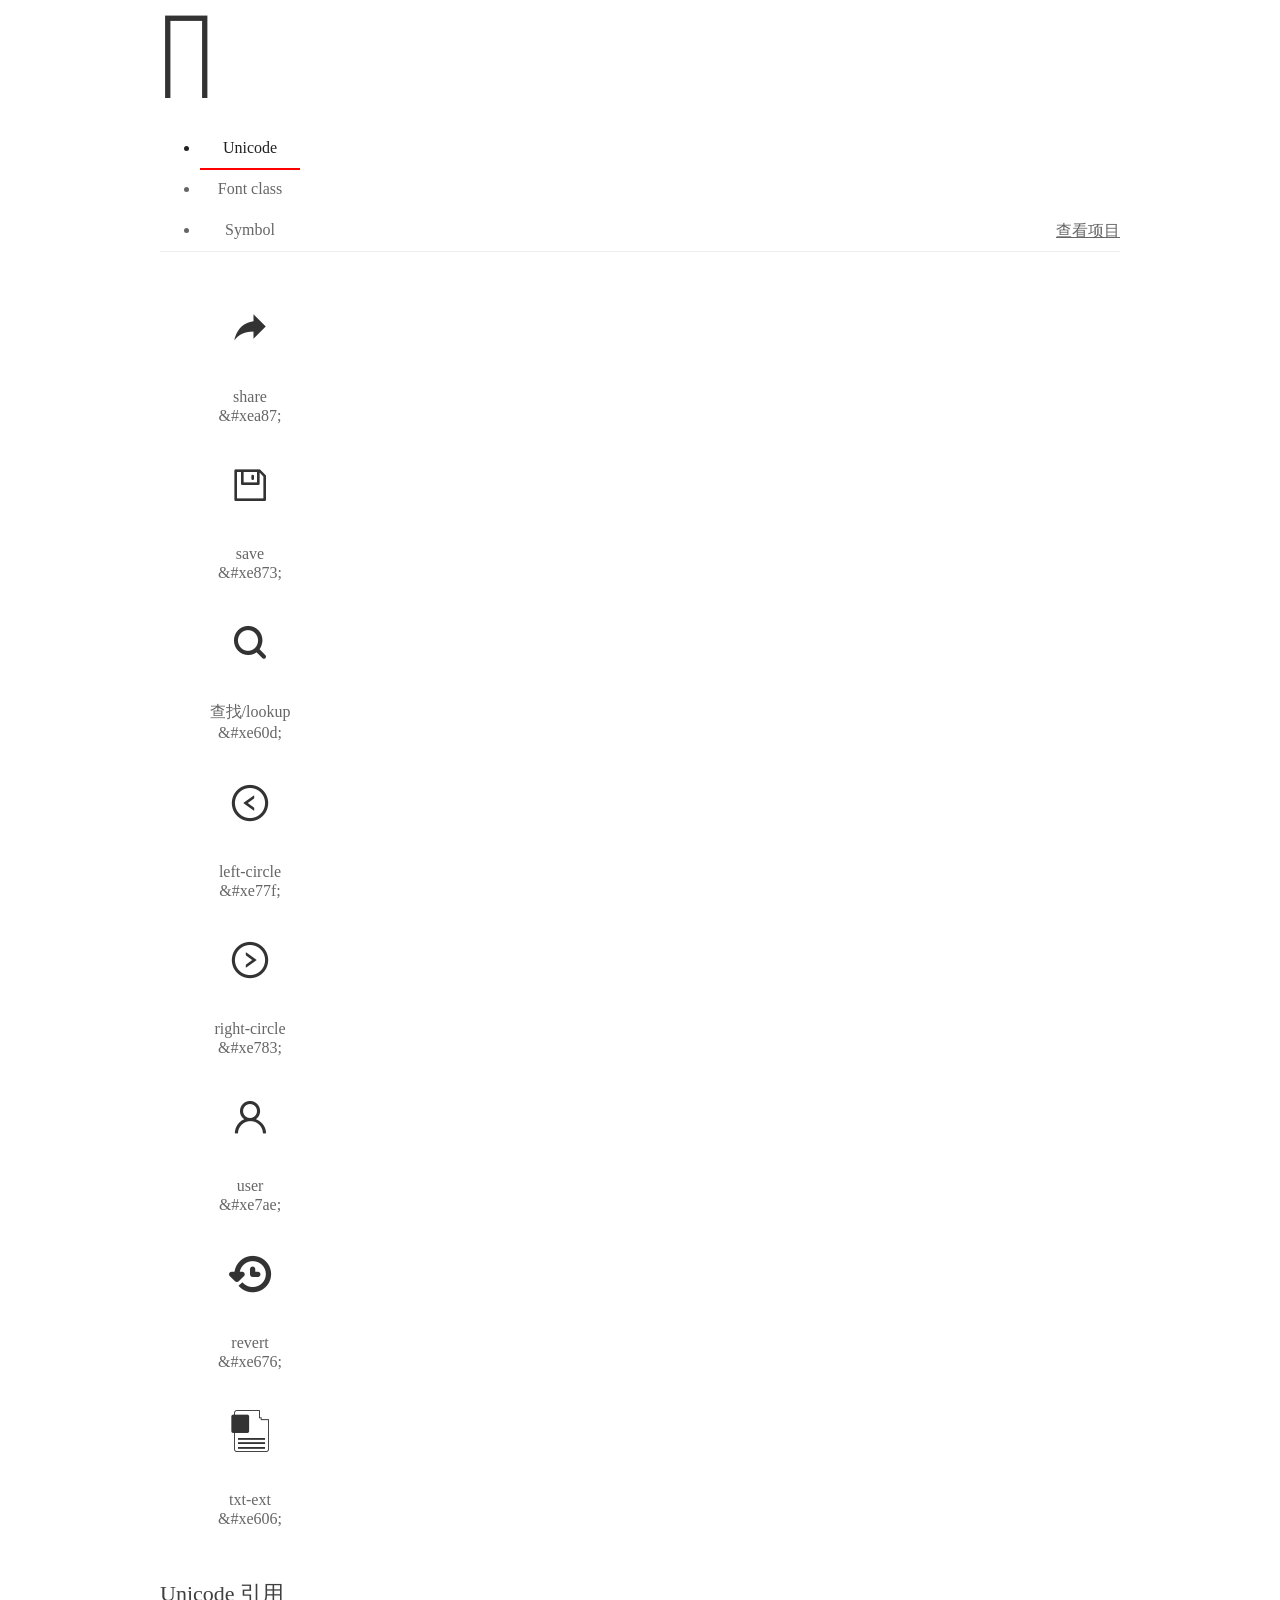
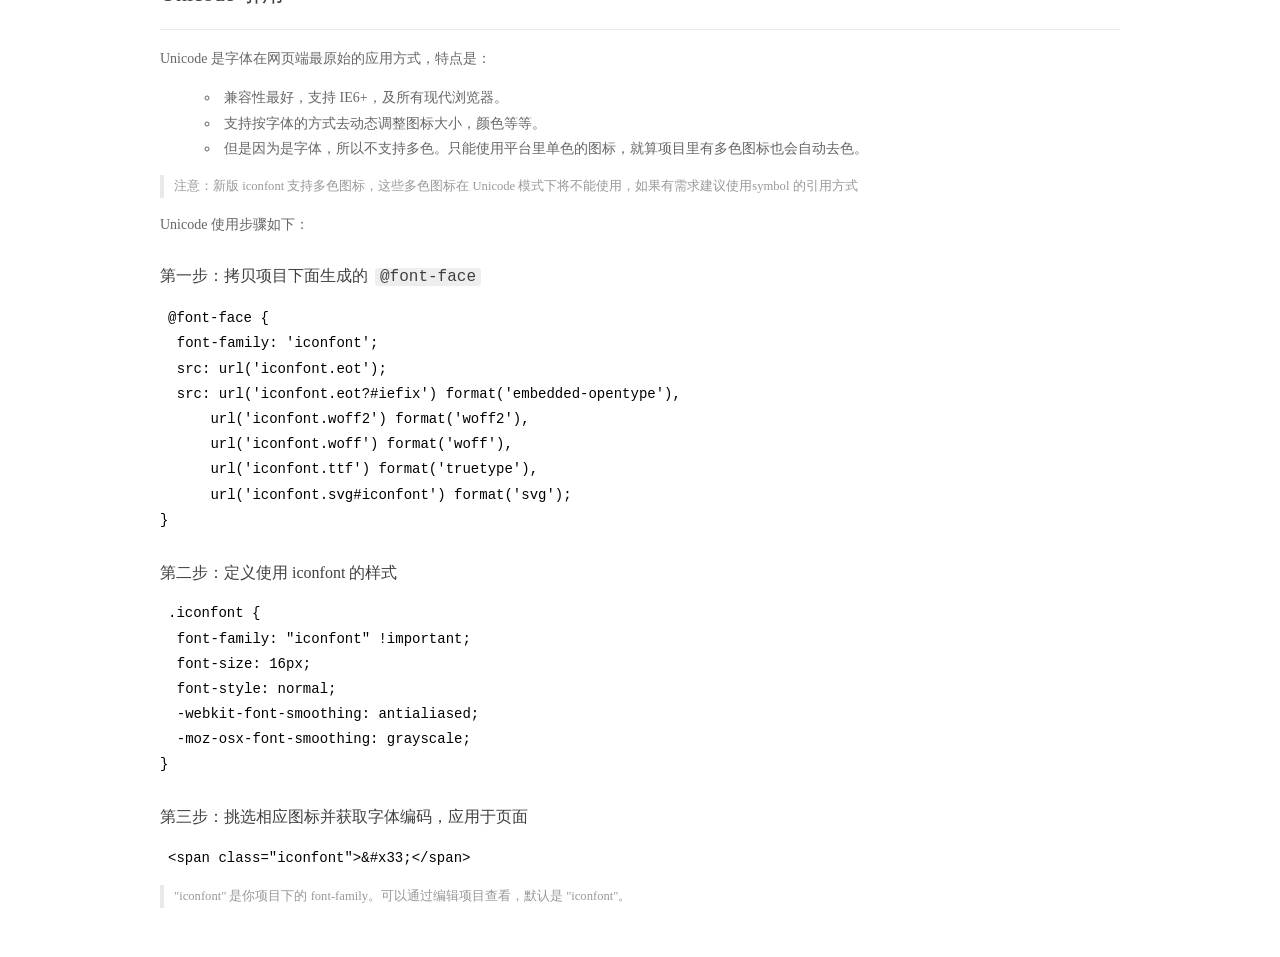
==== commit 9cff4075: "替换两个图标 使用路由懒加载 给接收邀请页面加了背景" ====
--- a/src/assets/myicon/demo_index.html
+++ b/src/assets/myicon/demo_index.html
@@ -49,6 +49,18 @@
               </li>
           
             <li class="dib">
+              <span class="icon iconfont">&#xe77f;</span>
+                <div class="name">left-circle</div>
+                <div class="code-name">&amp;#xe77f;</div>
+              </li>
+          
+            <li class="dib">
+              <span class="icon iconfont">&#xe783;</span>
+                <div class="name">right-circle</div>
+                <div class="code-name">&amp;#xe783;</div>
+              </li>
+          
+            <li class="dib">
               <span class="icon iconfont">&#xe7ae;</span>
                 <div class="name">user</div>
                 <div class="code-name">&amp;#xe7ae;</div>
@@ -61,21 +73,9 @@
               </li>
           
             <li class="dib">
-              <span class="icon iconfont">&#xe86a;</span>
-                <div class="name">箭头</div>
-                <div class="code-name">&amp;#xe86a;</div>
-              </li>
-          
-            <li class="dib">
               <span class="icon iconfont">&#xe606;</span>
                 <div class="name">txt-ext</div>
                 <div class="code-name">&amp;#xe606;</div>
-              </li>
-          
-            <li class="dib">
-              <span class="icon iconfont">&#xea88;</span>
-                <div class="name">箭头</div>
-                <div class="code-name">&amp;#xea88;</div>
               </li>
           
           </ul>
@@ -156,6 +156,24 @@
           </li>
           
           <li class="dib">
+            <span class="icon iconfont icon-left-circle"></span>
+            <div class="name">
+              left-circle
+            </div>
+            <div class="code-name">.icon-left-circle
+            </div>
+          </li>
+          
+          <li class="dib">
+            <span class="icon iconfont icon-right-circle"></span>
+            <div class="name">
+              right-circle
+            </div>
+            <div class="code-name">.icon-right-circle
+            </div>
+          </li>
+          
+          <li class="dib">
             <span class="icon iconfont icon-user"></span>
             <div class="name">
               user
@@ -174,29 +192,11 @@
           </li>
           
           <li class="dib">
-            <span class="icon iconfont icon-arrow-right"></span>
-            <div class="name">
-              箭头
-            </div>
-            <div class="code-name">.icon-arrow-right
-            </div>
-          </li>
-          
-          <li class="dib">
             <span class="icon iconfont icon-txt-ext"></span>
             <div class="name">
               txt-ext
             </div>
             <div class="code-name">.icon-txt-ext
-            </div>
-          </li>
-          
-          <li class="dib">
-            <span class="icon iconfont icon-arrow-left"></span>
-            <div class="name">
-              箭头
-            </div>
-            <div class="code-name">.icon-arrow-left
             </div>
           </li>
           
@@ -255,6 +255,22 @@
           
             <li class="dib">
                 <svg class="icon svg-icon" aria-hidden="true">
+                  <use xlink:href="#icon-left-circle"></use>
+                </svg>
+                <div class="name">left-circle</div>
+                <div class="code-name">#icon-left-circle</div>
+            </li>
+          
+            <li class="dib">
+                <svg class="icon svg-icon" aria-hidden="true">
+                  <use xlink:href="#icon-right-circle"></use>
+                </svg>
+                <div class="name">right-circle</div>
+                <div class="code-name">#icon-right-circle</div>
+            </li>
+          
+            <li class="dib">
+                <svg class="icon svg-icon" aria-hidden="true">
                   <use xlink:href="#icon-user"></use>
                 </svg>
                 <div class="name">user</div>
@@ -271,26 +287,10 @@
           
             <li class="dib">
                 <svg class="icon svg-icon" aria-hidden="true">
-                  <use xlink:href="#icon-arrow-right"></use>
-                </svg>
-                <div class="name">箭头</div>
-                <div class="code-name">#icon-arrow-right</div>
-            </li>
-          
-            <li class="dib">
-                <svg class="icon svg-icon" aria-hidden="true">
                   <use xlink:href="#icon-txt-ext"></use>
                 </svg>
                 <div class="name">txt-ext</div>
                 <div class="code-name">#icon-txt-ext</div>
-            </li>
-          
-            <li class="dib">
-                <svg class="icon svg-icon" aria-hidden="true">
-                  <use xlink:href="#icon-arrow-left"></use>
-                </svg>
-                <div class="name">箭头</div>
-                <div class="code-name">#icon-arrow-left</div>
             </li>
           
           </ul>
--- a/src/assets/myicon/iconfont.css
+++ b/src/assets/myicon/iconfont.css
@@ -1,10 +1,10 @@
 @font-face {font-family: "iconfont";
-  src: url('iconfont.eot?t=1562400249905'); /* IE9 */
-  src: url('iconfont.eot?t=1562400249905#iefix') format('embedded-opentype'), /* IE6-IE8 */
-  url('[data-uri]') format('woff2'),
-  url('iconfont.woff?t=1562400249905') format('woff'),
-  url('iconfont.ttf?t=1562400249905') format('truetype'), /* chrome, firefox, opera, Safari, Android, iOS 4.2+ */
-  url('iconfont.svg?t=1562400249905#iconfont') format('svg'); /* iOS 4.1- */
+  src: url('iconfont.eot?t=1562640860210'); /* IE9 */
+  src: url('iconfont.eot?t=1562640860210#iefix') format('embedded-opentype'), /* IE6-IE8 */
+  url('[data-uri]') format('woff2'),
+  url('iconfont.woff?t=1562640860210') format('woff'),
+  url('iconfont.ttf?t=1562640860210') format('truetype'), /* chrome, firefox, opera, Safari, Android, iOS 4.2+ */
+  url('iconfont.svg?t=1562640860210#iconfont') format('svg'); /* iOS 4.1- */
 }
 
 .iconfont {
@@ -27,6 +27,14 @@
   content: "\e60d";
 }
 
+.icon-left-circle:before {
+  content: "\e77f";
+}
+
+.icon-right-circle:before {
+  content: "\e783";
+}
+
 .icon-user:before {
   content: "\e7ae";
 }
@@ -35,15 +43,7 @@
   content: "\e676";
 }
 
-.icon-arrow-right:before {
-  content: "\e86a";
-}
-
 .icon-txt-ext:before {
   content: "\e606";
 }
 
-.icon-arrow-left:before {
-  content: "\ea88";
-}
-
